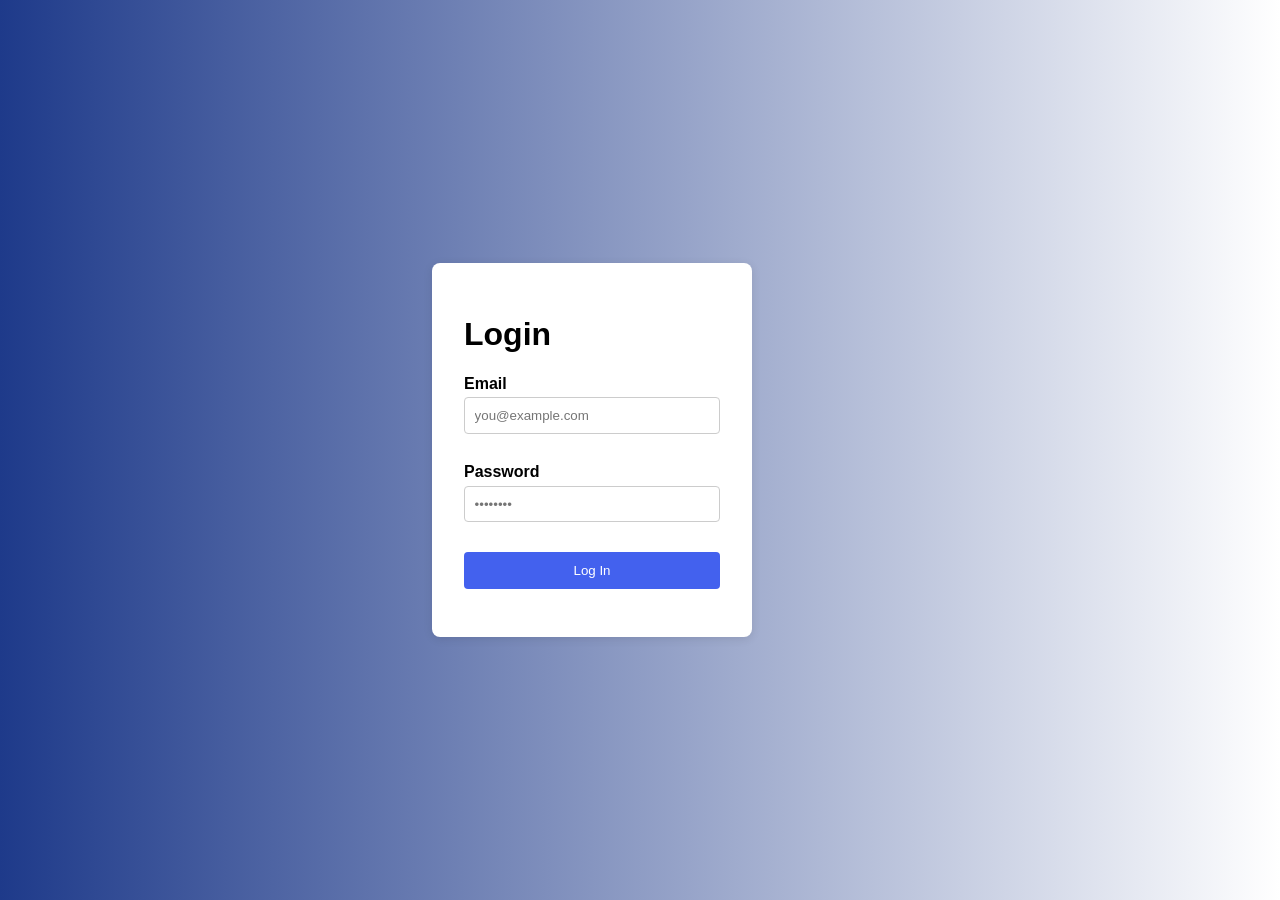
==== index.html @ 2dd96bc5 "Initial commit" ====
<!DOCTYPE html>
<html lang="en">
<head>
  <meta charset="UTF-8">
  <meta name="viewport" content="width=device-width, initial-scale=1.0">
  <title>Login</title>
  <link rel="stylesheet" href="style.css">
</head>
<body>

  <div class="login-container">
    <h1>Login</h1>
    <form id="loginForm" novalidate>
      <div class="form-group">
        <label for="email">Email</label>
        <input type="email" id="email" name="email" placeholder="you@example.com">
        <span class="error-message" id="emailError"></span>
      </div>

      <div class="form-group">
        <label for="password">Password</label>
        <input type="password" id="password" name="password" placeholder="••••••••">
        <span class="error-message" id="passwordError"></span>
      </div>

      <button type="submit">Log In</button>
      <p class="status-message" id="statusMessage"></p>
    </form>
  </div>

  <script src="script.js"></script>
</body>
</html>
---- style.css ----
* {
  box-sizing: border-box;
  font-family: Arial, sans-serif;
}


body {
  display: flex;
  justify-content: center;
  align-items: center;
  height: 100vh;
  margin: 0;
  padding-right: 6rem;
  background: linear-gradient(to right, #1e3a8a, #ffffff);
}

.login-container {
  background: white;
  padding: 2rem;
  border-radius: 8px;
  box-shadow: 0 2px 10px rgba(0,0,0,0.1);
  width: 320px;
}

.form-group {
  margin-bottom: 1rem;
}

label {
  display: block;
  margin-bottom: 0.3rem;
  font-weight: bold;
}

input {
  width: 100%;
  padding: 0.6rem;
  border: 1px solid #ccc;
  border-radius: 4px;
}

input.invalid {
  border-color: #e74c3c;
}

.error-message {
  color: #e74c3c;
  font-size: 0.85rem;
  display: block;
  min-height: 1em;
}

button {
  width: 100%;
  padding: 0.7rem;
  background: #4361ee;
  color: white;
  border: none;
  border-radius: 4px;
  cursor: pointer;
}

button:hover {
  background: #3a0ca3;
}

.status-message {
  text-align: center;
  margin-top: 1rem;
}

.status-message.success { color: #2ecc71; }
.status-message.error { color: #e74c3c; }
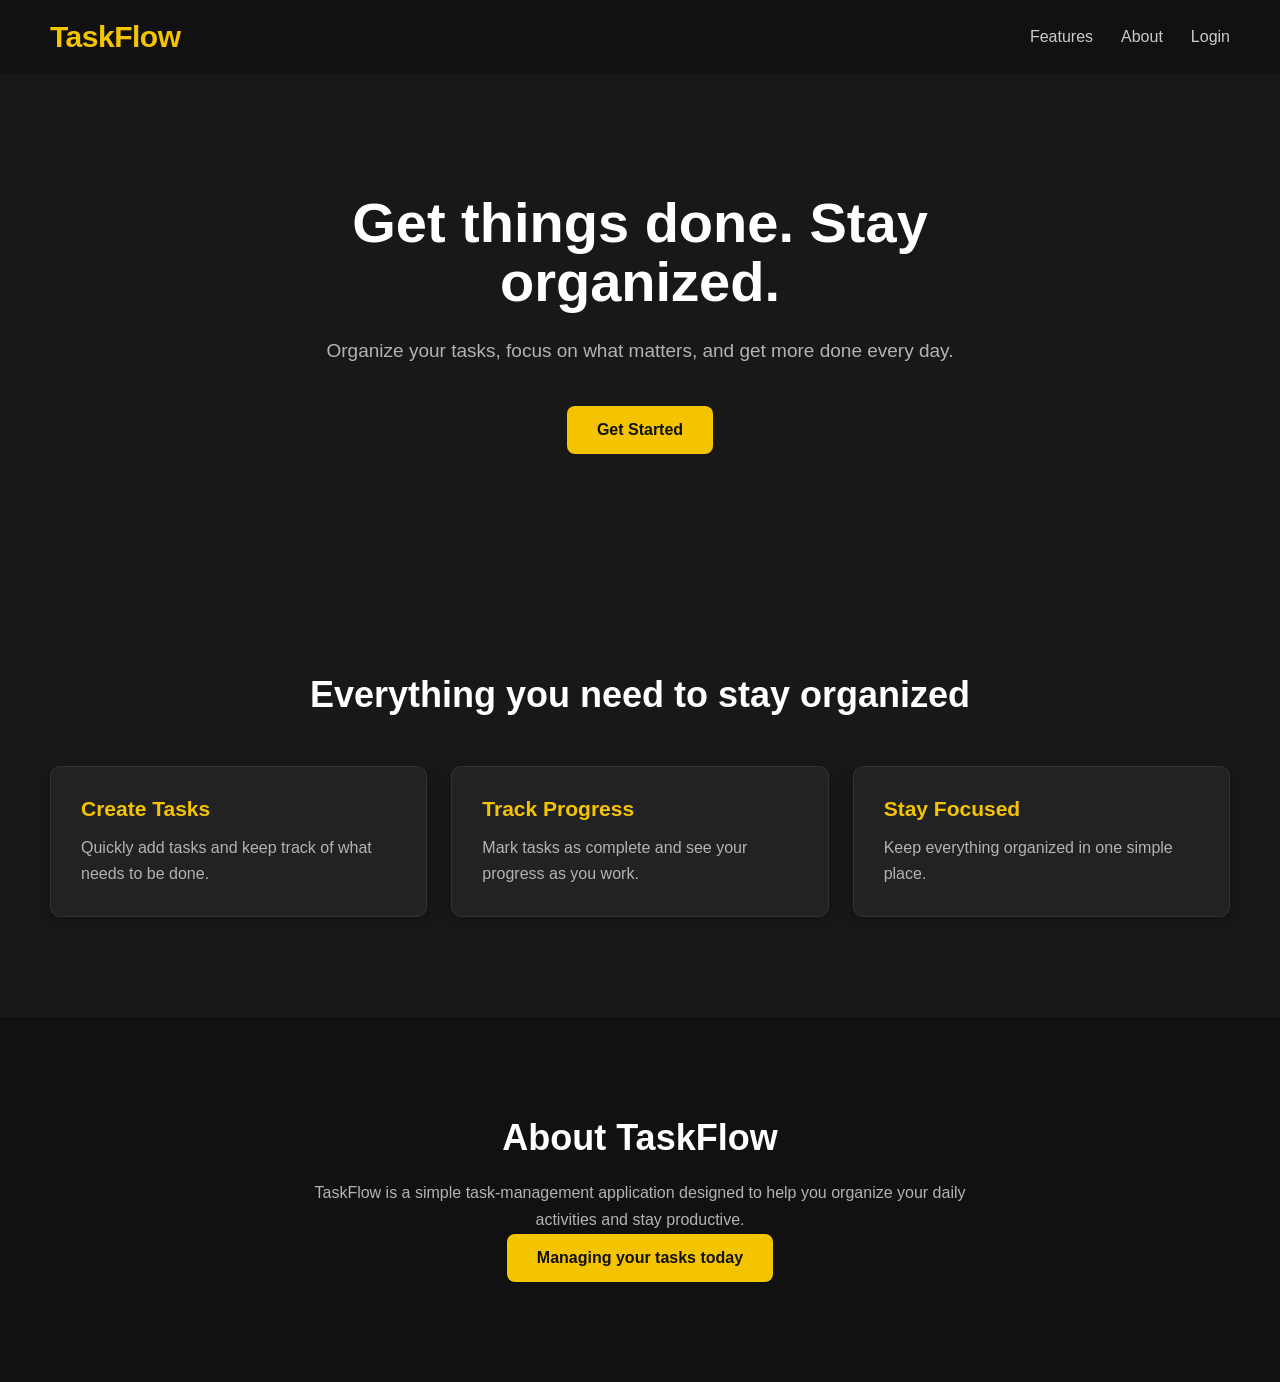
==== commit 0dc1ebf5: "Created a landing page . Application name: TaskFlow flow of the application: The landing page provid" ====
--- a/index.html
+++ b/index.html
@@ -1,33 +1,117 @@
- <!DOCTYPE html>
+<!DOCTYPE html>
 <html lang="en">
 <head>
-  <meta charset="UTF-8">
-  <meta name="viewport" content="width=device-width, initial-scale=1.0">
-  <title>Login</title>
-  <link rel="stylesheet" href="style.css">
-</head>
-<body>
+    <meta charset="UTF-8">
+    <meta name="viewport" content="width=device-width, initial-scale=1.0">
+    <title>Task Flow</title>
 
-  <div class="login-container">
-    <h1>Login</h1>
-    <form id="loginForm" novalidate>
-      <div class="form-group">
-        <label for="email">Email</label>
-        <input type="email" id="email" name="email" placeholder="you@example.com">
-        <span class="error-message" id="emailError"></span>
-      </div>
+    <link rel="stylesheet" href="style.css">
 
-      <div class="form-group">
-        <label for="password">Password</label>
-        <input type="password" id="password" name="password" placeholder="••••••••">
-        <span class="error-message" id="passwordError"></span>
-      </div>
+    </head>
+<header> 
+     <nav> 
+        <div href="index.html" class="logo"  > 
+            TaskFlow 
+        </div>
+         <div class="nav-links">
+             <a href="#features">Features</a> 
+             <a href="#about">About</a> 
+             <a href="login/index.html">Login</a> 
+            </div> 
+        </nav> 
+    </header>
 
-      <button type="submit">Log In</button>
-      <p class="status-message" id="statusMessage"></p>
-    </form>
-  </div>
+    <main>
 
-  <script src="script.js"></script>
+    <section class="hero">
+
+        <div class="hero-content">
+
+            <h1>Get things done. Stay organized.</h1>
+
+            <p>
+                Organize your tasks, focus on what matters,
+                and get more done every day.
+            </p>
+
+            <a href="login/index.html" class="btn"> 
+                Get Started
+            </a>
+
+        </div>
+
+    </section>
+
+
+    <section id="features" class="features">
+
+        <h2>Everything you need to stay organized</h2>
+
+        <div class="feature-container">
+
+            <div class="feature">
+                <h3>Create Tasks</h3>
+
+                <p>
+                    Quickly add tasks and keep track of what
+                    needs to be done.
+                </p>
+            </div>
+
+
+            <div class="feature">
+                <h3>Track Progress</h3>
+
+                <p>
+                    Mark tasks as complete and see your progress
+                    as you work.
+                </p>
+            </div>
+
+
+            <div class="feature">
+                <h3>Stay Focused</h3>
+
+                <p>
+                    Keep everything organized in one simple place.
+                </p>
+            </div>
+
+        </div>
+
+    </section>
+
+
+    <section id="about" class="about">
+
+        <h2>About TaskFlow</h2>
+
+        <p>
+            TaskFlow is a simple task-management application
+            designed to help you organize your daily activities
+            and stay productive.
+        </p>
+
+        <a href="login/index.html" class="btn">
+            Managing your tasks today
+        </a>
+    </section>
+
+</main>
+
+
+<!-- <footer>
+
+    <p>
+        &copy; 2026 TaskFlow. All rights reserved.
+    </p>
+
+</footer> -->
+
+
+<script src="script.js"></script>
+
 </body>
+
+
 </html>
--- a/style.css
+++ b/style.css
@@ -1,73 +1,260 @@
-* {
-  box-sizing: border-box;
-  font-family: Arial, sans-serif;
-}
-
+/* =========================
+   Global
+   ========================= */
 
 body {
-  display: flex;
-  justify-content: center;
-  align-items: center;
-  height: 100vh;
-  margin: 0;
-  padding-right: 6rem;
-  background: linear-gradient(to right, #1e3a8a, #ffffff);
-}
-
-.login-container {
-  background: white;
-  padding: 2rem;
-  border-radius: 8px;
-  box-shadow: 0 2px 10px rgba(0,0,0,0.1);
-  width: 320px;
-}
-
-.form-group {
-  margin-bottom: 1rem;
-}
-
-label {
-  display: block;
-  margin-bottom: 0.3rem;
-  font-weight: bold;
-}
-
-input {
-  width: 100%;
-  padding: 0.6rem;
-  border: 1px solid #ccc;
-  border-radius: 4px;
-}
-
-input.invalid {
-  border-color: #e74c3c;
-}
-
-.error-message {
-  color: #e74c3c;
-  font-size: 0.85rem;
-  display: block;
-  min-height: 1em;
-}
-
-button {
-  width: 100%;
-  padding: 0.7rem;
-  background: #4361ee;
-  color: white;
-  border: none;
-  border-radius: 4px;
-  cursor: pointer;
-}
-
-button:hover {
-  background: #3a0ca3;
-}
-
-.status-message {
-  text-align: center;
-  margin-top: 1rem;
-}
-
-.status-message.success { color: #2ecc71; }
-.status-message.error { color: #e74c3c; }+    margin: 0;
+    font-family: Arial, sans-serif;
+    background-color: #181818;
+    color: #FFFFFF;
+}
+
+
+/* =========================
+   Header & Navigation
+   ========================= */
+
+header {
+    padding: 20px 24px;
+    background-color: #111111;
+}
+
+nav {
+    display: flex;
+    justify-content: space-between;
+    align-items: center;
+    max-width: 1180px;
+    margin: 0 auto;
+}
+
+.logo {
+    font-size: 30px;
+    font-weight: 700;
+    text-decoration: none;
+    color: #F5C400;
+    letter-spacing: -0.5px;
+    transition: color 0.3s ease;
+}
+
+.logo:hover {
+    color: #FFD21F;
+}
+
+.nav-links {
+    display: flex;
+    gap: 28px;
+}
+
+.nav-links a {
+    text-decoration: none;
+    color: #CCCCCC;
+    font-size: 16px;
+    font-weight: 500;
+    transition: color 0.3s ease;
+}
+
+.nav-links a:hover {
+    color: #F5C400;
+}
+
+
+/* =========================
+   Hero
+   ========================= */
+
+.hero {
+    padding: 120px 24px;
+    text-align: center;
+}
+
+.hero-content {
+    max-width: 750px;
+    margin: 0 auto;
+}
+
+.hero h1 {
+    font-size: 56px;
+    line-height: 1.05;
+    margin: 0 0 24px;
+    color: #FFFFFF;
+}
+
+.hero p {
+    max-width: 650px;
+    margin: 0 auto 40px;
+    font-size: 19px;
+    line-height: 1.6;
+    color: #B3B3B3;
+}
+
+
+/* =========================
+   Button
+   ========================= */
+
+.btn {
+    display: inline-block;
+    padding: 15px 30px;
+    background-color: #F5C400;
+    color: #111111;
+    text-decoration: none;
+    font-weight: 700;
+    border-radius: 8px;
+
+    transition:
+        background-color 0.3s ease,
+        transform 0.3s ease,
+        box-shadow 0.3s ease;
+}
+
+.btn:hover {
+    background-color: #FFD21F;
+    transform: translateY(-3px);
+    box-shadow: 0 8px 20px rgba(245, 196, 0, 0.25);
+}
+
+
+/* =========================
+   Features
+   ========================= */
+
+.features {
+    padding: 100px 24px;
+    max-width: 1180px;
+    margin: 0 auto;
+}
+
+.features h2 {
+    text-align: center;
+    font-size: 36px;
+    margin: 0 0 50px;
+    color: #FFFFFF;
+}
+
+.feature-container {
+    display: flex;
+    gap: 24px;
+}
+
+.feature {
+    flex: 1;
+    padding: 30px;
+    background-color: #222222;
+    border: 1px solid #333333;
+    border-radius: 10px;
+    box-shadow: 0 5px 15px rgba(0, 0, 0, 0.25);
+
+    transition:
+        transform 0.3s ease,
+        border-color 0.3s ease,
+        box-shadow 0.3s ease;
+}
+
+.feature:hover {
+    transform: translateY(-6px);
+    border-color: #F5C400;
+    box-shadow: 0 12px 25px rgba(0, 0, 0, 0.35);
+}
+
+.feature h3 {
+    font-size: 21px;
+    margin: 0 0 14px;
+    color: #F5C400;
+}
+
+.feature p {
+    margin: 0;
+    color: #B3B3B3;
+    line-height: 1.6;
+}
+
+
+/* =========================
+   About
+   ========================= */
+
+.about {
+    padding: 100px 24px;
+    text-align: center;
+    background-color: #111111;
+}
+
+.about h2 {
+    font-size: 36px;
+    margin: 0 0 20px;
+    color: #FFFFFF;
+}
+
+.about p {
+    max-width: 700px;
+    margin: 0 auto;
+    color: #B3B3B3;
+    line-height: 1.7;
+}
+
+
+/* =========================
+   Footer
+   ========================= */
+
+footer {
+    padding: 25px;
+    text-align: center;
+    background-color: #0D0D0D;
+    color: #888888;
+}
+
+footer p {
+    margin: 0;
+    font-size: 14px;
+}
+
+
+/* =========================
+   Responsive Design
+   ========================= */
+
+@media (max-width: 768px) {
+
+    header {
+        padding: 18px 20px;
+    }
+
+    nav {
+        flex-direction: column;
+        gap: 18px;
+    }
+
+    .nav-links {
+        gap: 18px;
+    }
+
+    .hero {
+        padding: 80px 20px;
+    }
+
+    .hero h1 {
+        font-size: 38px;
+    }
+
+    .hero p {
+        font-size: 17px;
+    }
+
+    .features {
+        padding: 70px 20px;
+    }
+
+    .features h2 {
+        font-size: 30px;
+    }
+
+    .feature-container {
+        flex-direction: column;
+    }
+
+    .about {
+        padding: 70px 20px;
+    }
+
+}
